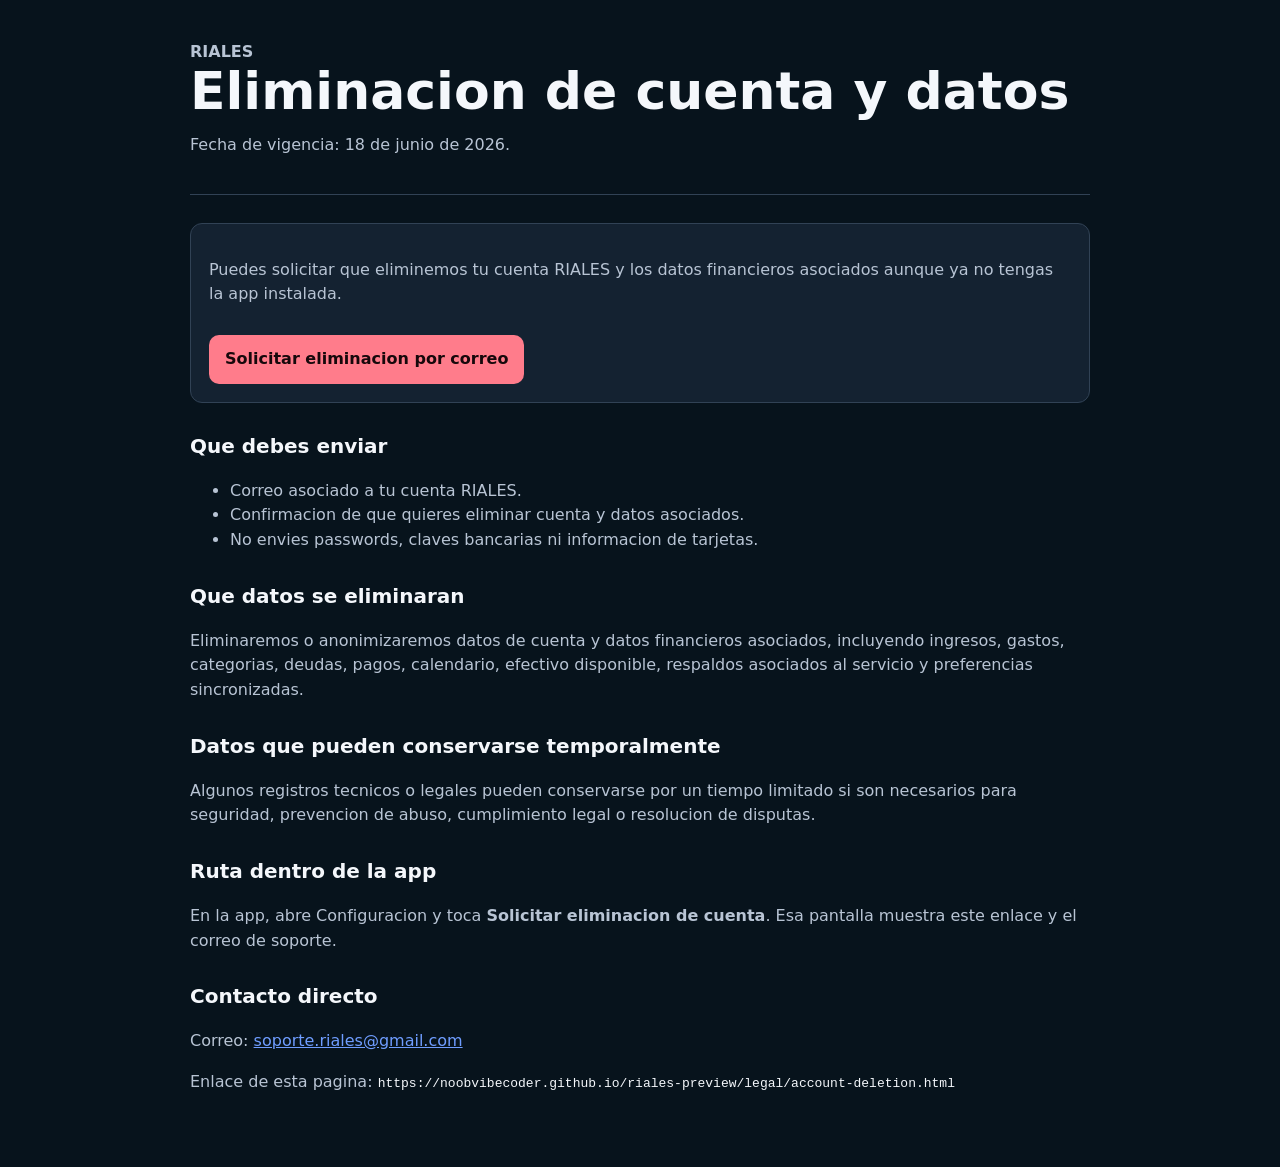
==== legal/account-deletion.html @ 9c531190 "Deploy preview from 3e7afea863a8dd9e8526e255582dbc7f4bf90a27" ====
<!doctype html>
<html lang="es">
  <head>
    <meta charset="utf-8">
    <meta name="viewport" content="width=device-width, initial-scale=1">
    <title>RIALES - Eliminacion de cuenta y datos</title>
    <style>
      :root {
        color-scheme: dark;
        --bg: #07131c;
        --panel: #142231;
        --text: #f4f7fb;
        --muted: #b8c4d4;
        --line: #314255;
        --brand: #6f9dff;
        --danger: #ff7c8b;
      }
      body {
        margin: 0;
        background: var(--bg);
        color: var(--text);
        font-family: system-ui, -apple-system, BlinkMacSystemFont, "Segoe UI", sans-serif;
        line-height: 1.55;
      }
      main {
        width: min(900px, calc(100% - 32px));
        margin: 0 auto;
        padding: 40px 0 56px;
      }
      header {
        border-bottom: 1px solid var(--line);
        margin-bottom: 28px;
        padding-bottom: 20px;
      }
      h1 {
        margin: 0 0 8px;
        font-size: clamp(2rem, 5vw, 3.25rem);
        line-height: 1;
      }
      h2 {
        margin-top: 28px;
        font-size: 1.25rem;
      }
      p, li {
        color: var(--muted);
      }
      a {
        color: var(--brand);
      }
      .card {
        background: var(--panel);
        border: 1px solid var(--line);
        border-radius: 12px;
        padding: 18px;
      }
      .button {
        display: inline-block;
        margin-top: 12px;
        padding: 12px 16px;
        border-radius: 10px;
        background: var(--danger);
        color: #16080b;
        font-weight: 800;
        text-decoration: none;
      }
      .meta {
        color: var(--muted);
        font-weight: 600;
      }
      code {
        color: var(--text);
        overflow-wrap: anywhere;
      }
    </style>
  </head>
  <body>
    <main>
      <header>
        <div class="meta">RIALES</div>
        <h1>Eliminacion de cuenta y datos</h1>
        <p>Fecha de vigencia: 18 de junio de 2026.</p>
      </header>

      <section class="card">
        <p>
          Puedes solicitar que eliminemos tu cuenta RIALES y los datos
          financieros asociados aunque ya no tengas la app instalada.
        </p>
        <a
          class="button"
          href="mailto:soporte.riales@gmail.com?subject=Solicitud%20de%20eliminacion%20de%20cuenta%20RIALES&body=Hola%20RIALES%2C%20solicito%20la%20eliminacion%20de%20mi%20cuenta%20y%20datos.%20Mi%20correo%20de%20cuenta%20es%3A%20"
        >
          Solicitar eliminacion por correo
        </a>
      </section>

      <h2>Que debes enviar</h2>
      <ul>
        <li>Correo asociado a tu cuenta RIALES.</li>
        <li>Confirmacion de que quieres eliminar cuenta y datos asociados.</li>
        <li>No envies passwords, claves bancarias ni informacion de tarjetas.</li>
      </ul>

      <h2>Que datos se eliminaran</h2>
      <p>
        Eliminaremos o anonimizaremos datos de cuenta y datos financieros
        asociados, incluyendo ingresos, gastos, categorias, deudas, pagos,
        calendario, efectivo disponible, respaldos asociados al servicio y
        preferencias sincronizadas.
      </p>

      <h2>Datos que pueden conservarse temporalmente</h2>
      <p>
        Algunos registros tecnicos o legales pueden conservarse por un tiempo
        limitado si son necesarios para seguridad, prevencion de abuso,
        cumplimiento legal o resolucion de disputas.
      </p>

      <h2>Ruta dentro de la app</h2>
      <p>
        En la app, abre Configuracion y toca
        <strong>Solicitar eliminacion de cuenta</strong>. Esa pantalla muestra
        este enlace y el correo de soporte.
      </p>

      <h2>Contacto directo</h2>
      <p>
        Correo:
        <a href="mailto:soporte.riales@gmail.com">soporte.riales@gmail.com</a>
      </p>
      <p>
        Enlace de esta pagina:
        <code>https://noobvibecoder.github.io/riales-preview/legal/account-deletion.html</code>
      </p>
    </main>
  </body>
</html>
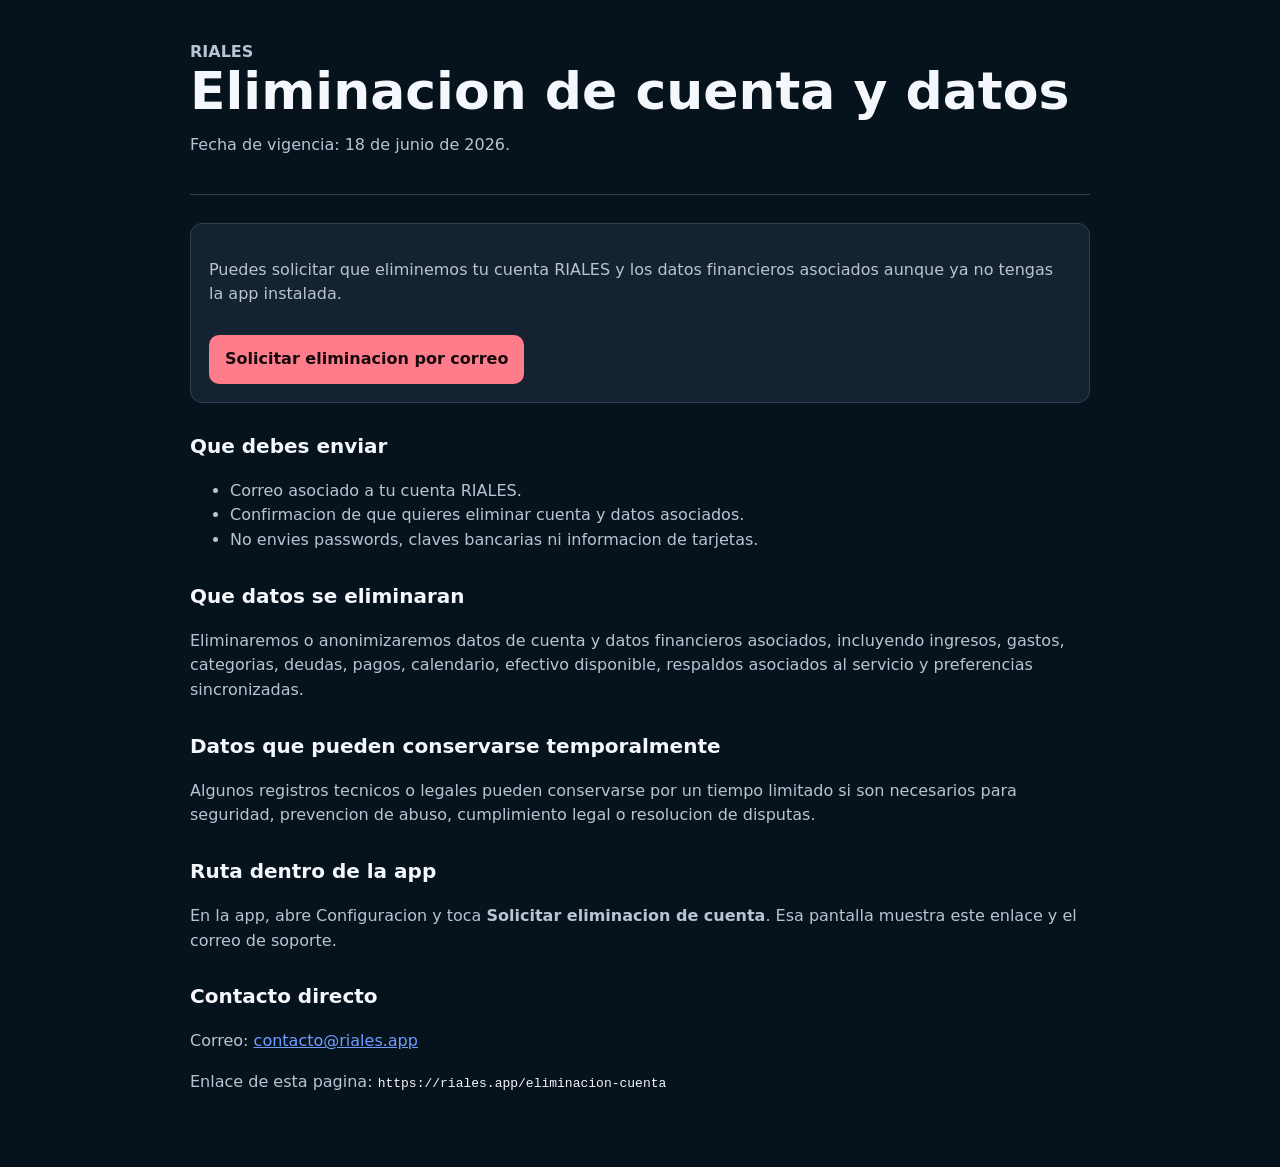
==== commit 21d1a07a: "Deploy preview from 0ef8efcfc59c28fe41792d4f1bae2b894d5914f3" ====
--- a/legal/account-deletion.html
+++ b/legal/account-deletion.html
@@ -88,7 +88,7 @@
         </p>
         <a
           class="button"
-          href="mailto:soporte.riales@gmail.com?subject=Solicitud%20de%20eliminacion%20de%20cuenta%20RIALES&body=Hola%20RIALES%2C%20solicito%20la%20eliminacion%20de%20mi%20cuenta%20y%20datos.%20Mi%20correo%20de%20cuenta%20es%3A%20"
+          href="mailto:contacto@riales.app?subject=Solicitud%20de%20eliminacion%20de%20cuenta%20RIALES&body=Hola%20RIALES%2C%20solicito%20la%20eliminacion%20de%20mi%20cuenta%20y%20datos.%20Mi%20correo%20de%20cuenta%20es%3A%20"
         >
           Solicitar eliminacion por correo
         </a>
@@ -126,11 +126,11 @@
       <h2>Contacto directo</h2>
       <p>
         Correo:
-        <a href="mailto:soporte.riales@gmail.com">soporte.riales@gmail.com</a>
+        <a href="mailto:contacto@riales.app">contacto@riales.app</a>
       </p>
       <p>
         Enlace de esta pagina:
-        <code>https://noobvibecoder.github.io/riales-preview/legal/account-deletion.html</code>
+        <code>https://riales.app/eliminacion-cuenta</code>
       </p>
     </main>
   </body>
